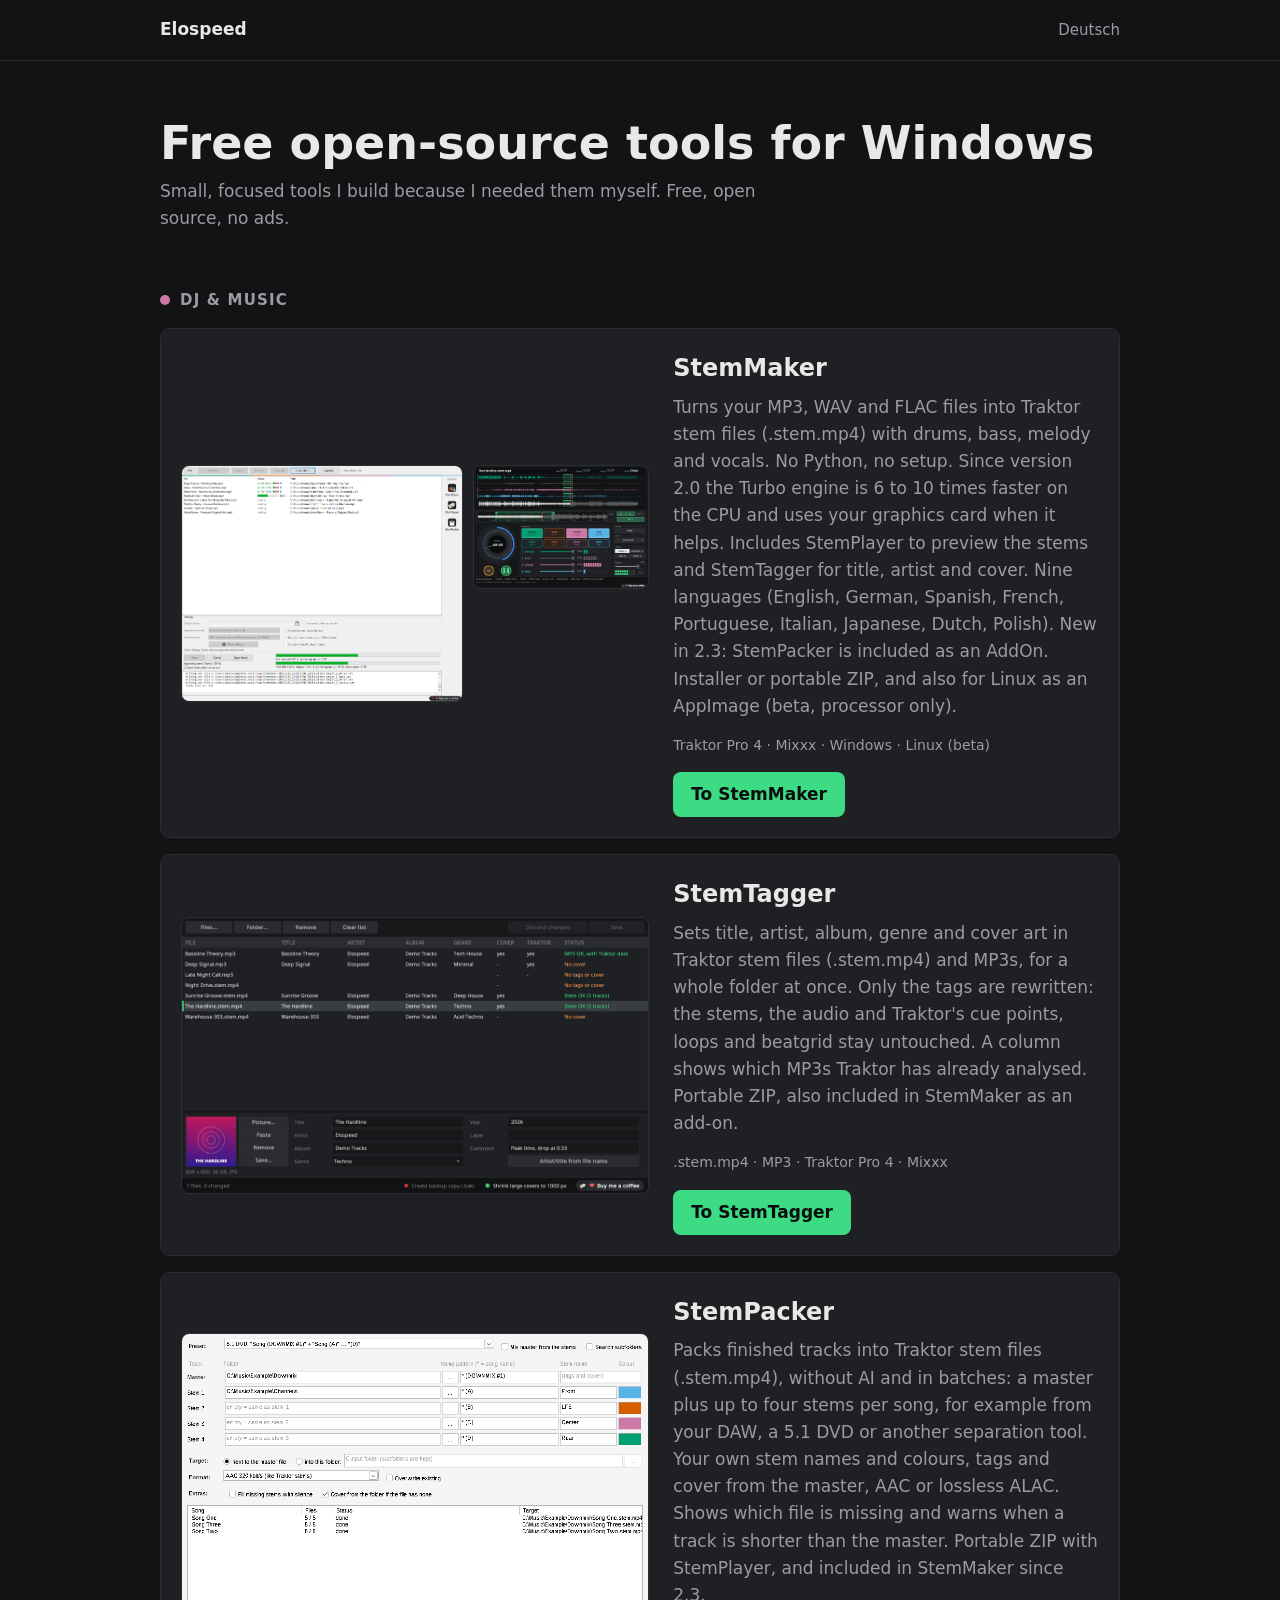
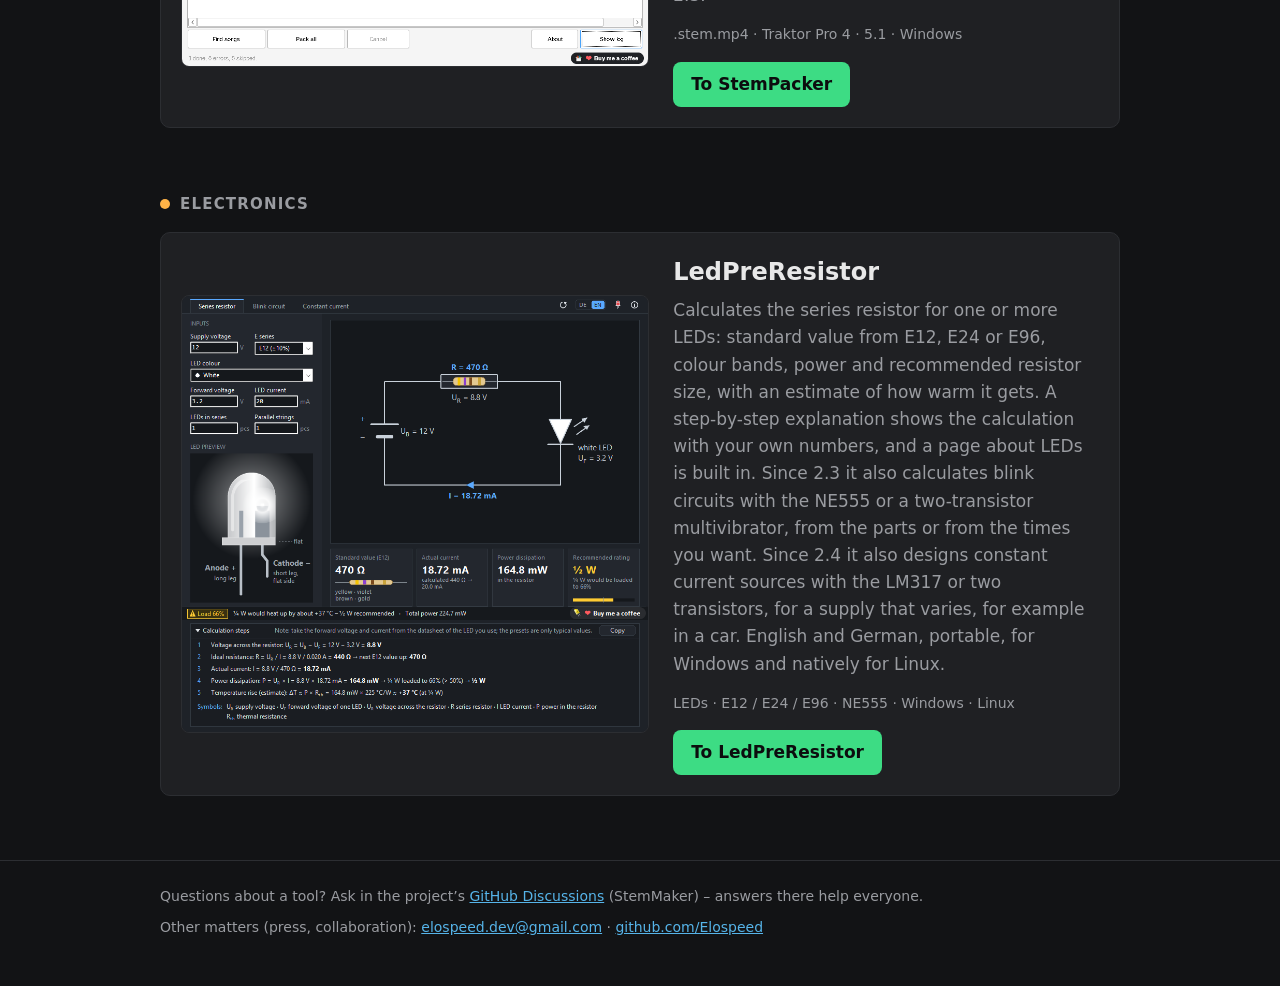
==== index.html @ 2802e350 "LedPreResistor 2.4: Konstantstrom im Text, neues Bild" ====
<!doctype html>
<html lang="en">
<head>
<meta charset="utf-8">
<meta name="viewport" content="width=device-width, initial-scale=1">
<title>Elospeed – free open-source tools for Windows</title>
<meta name="description" content="Elospeed makes free, open-source tools for Windows: StemMaker turns MP3s into Traktor stem files, StemTagger edits tags and covers of stem files and MP3s, StemPacker packs finished tracks into stem files, LedPreResistor calculates LED series resistors, blink circuits and constant current sources.">
<meta name="author" content="Elospeed">
<meta name="robots" content="index, follow">
<link rel="canonical" href="https://elospeed.github.io/">
<link rel="alternate" hreflang="en" href="https://elospeed.github.io/">
<link rel="alternate" hreflang="de" href="https://elospeed.github.io/de/">
<link rel="alternate" hreflang="x-default" href="https://elospeed.github.io/">
<meta name="theme-color" content="#121315">
<link rel="icon" type="image/png" href="img/icon-192.png">
<meta property="og:type" content="website">
<meta property="og:site_name" content="Elospeed">
<meta property="og:title" content="Elospeed – free open-source tools for Windows">
<meta property="og:description" content="Elospeed makes free, open-source tools for Windows: StemMaker turns MP3s into Traktor stem files, StemTagger edits tags and covers of stem files and MP3s, StemPacker packs finished tracks into stem files, LedPreResistor calculates LED series resistors, blink circuits and constant current sources.">
<meta property="og:url" content="https://elospeed.github.io/">
<meta property="og:image" content="https://elospeed.github.io/img/og-image.png">
<meta property="og:locale" content="en_US">
<link rel="stylesheet" href="style.css">
<script>
  // Sprache: deutscher Browser -> deutsche Seite, alle anderen bleiben hier.
  // Wer oben die Sprache umschaltet, behält seine Wahl (gilt für alle Elospeed-Seiten).
  (function () {
    var wahl = null;
    try { wahl = localStorage.getItem('elospeed-lang'); } catch (e) {}
    var browser = (navigator.languages && navigator.languages[0]) || navigator.language || '';
    if (wahl === 'de' || (!wahl && /^de\b/i.test(browser))) location.replace('de/' + location.hash);
  })();
</script>
<script type="application/ld+json">
{
  "@context": "https://schema.org",
  "@type": "WebSite",
  "name": "Elospeed",
  "alternateName": ["Elospeed Tools", "elospeed.github.io"],
  "url": "https://elospeed.github.io/"
}
</script>
</head>
<body>
<header class="top"><div class="wrap">
  <a class="brand" href="https://elospeed.github.io/">Elospeed</a>
  <a class="lang" href="de/" hreflang="de" lang="de" onclick="try{localStorage.setItem('elospeed-lang','de')}catch(e){}">Deutsch</a>
</div></header>

<div class="wrap hero">
  <h1>Free open-source tools for Windows</h1>
  <p>Small, focused tools I build because I needed them myself. Free, open source, no ads.</p>
</div>

<section class="dj"><div class="wrap">
  <h2>DJ &amp; Music</h2>
  <div class="project">
    <div class="shots">
      <a href="https://elospeed.github.io/StemMaker/"><img src="img/stemmaker-en.png" alt="StemMaker" loading="lazy"></a>
      <a href="https://elospeed.github.io/StemMaker/"><img src="img/stemplayer-cd-en.png" alt="StemPlayer" loading="lazy"></a>
    </div>
    <div>
      <h3>StemMaker</h3>
      <p>Turns your MP3, WAV and FLAC files into Traktor stem files (.stem.mp4) with drums, bass, melody and vocals. No Python, no setup. Since version 2.0 the Turbo engine is 6 to 10 times faster on the CPU and uses your graphics card when it helps. Includes StemPlayer to preview the stems and StemTagger for title, artist and cover. Nine languages (English, German, Spanish, French, Portuguese, Italian, Japanese, Dutch, Polish). New in 2.3: StemPacker is included as an AddOn. Installer or portable ZIP, and also for Linux as an AppImage (beta, processor only).</p>
      <div class="tags">Traktor Pro 4 · Mixxx · Windows · Linux (beta)</div>
      <a class="btn" href="https://elospeed.github.io/StemMaker/">To StemMaker</a>
    </div>
  </div>
  <div class="project">
    <a href="https://elospeed.github.io/StemTagger/"><img src="img/stemtagger-en.png" alt="StemTagger" loading="lazy"></a>
    <div>
      <h3>StemTagger</h3>
      <p>Sets title, artist, album, genre and cover art in Traktor stem files (.stem.mp4) and MP3s, for a whole folder at once. Only the tags are rewritten: the stems, the audio and Traktor's cue points, loops and beatgrid stay untouched. A column shows which MP3s Traktor has already analysed. Portable ZIP, also included in StemMaker as an add-on.</p>
      <div class="tags">.stem.mp4 · MP3 · Traktor Pro 4 · Mixxx</div>
      <a class="btn" href="https://elospeed.github.io/StemTagger/">To StemTagger</a>
    </div>
  </div>
  <div class="project">
    <a href="https://elospeed.github.io/StemPacker/"><img src="img/stempacker-en.png" alt="StemPacker" loading="lazy"></a>
    <div>
      <h3>StemPacker</h3>
      <p>Packs finished tracks into Traktor stem files (.stem.mp4), without AI and in batches: a master plus up to four stems per song, for example from your DAW, a 5.1 DVD or another separation tool. Your own stem names and colours, tags and cover from the master, AAC or lossless ALAC. Shows which file is missing and warns when a track is shorter than the master. Portable ZIP with StemPlayer, and included in StemMaker since 2.3.</p>
      <div class="tags">.stem.mp4 · Traktor Pro 4 · 5.1 · Windows</div>
      <a class="btn" href="https://elospeed.github.io/StemPacker/">To StemPacker</a>
    </div>
  </div>
</div></section>

<section class="elec"><div class="wrap">
  <h2>Electronics</h2>
  <div class="project">
    <a href="https://elospeed.github.io/LedPreResistor/"><img src="img/ledpreresistor.png" alt="LedPreResistor" loading="lazy"></a>
    <div>
      <h3>LedPreResistor</h3>
      <p>Calculates the series resistor for one or more LEDs: standard value from E12, E24 or E96, colour bands, power and recommended resistor size, with an estimate of how warm it gets. A step-by-step explanation shows the calculation with your own numbers, and a page about LEDs is built in. Since 2.3 it also calculates blink circuits with the NE555 or a two-transistor multivibrator, from the parts or from the times you want. Since 2.4 it also designs constant current sources with the LM317 or two transistors, for a supply that varies, for example in a car. English and German, portable, for Windows and natively for Linux.</p>
      <div class="tags">LEDs · E12 / E24 / E96 · NE555 · Windows · Linux</div>
      <a class="btn" href="https://elospeed.github.io/LedPreResistor/">To LedPreResistor</a>
    </div>
  </div>
</div></section>

<footer><div class="wrap">
  <p>Questions about a tool? Ask in the project’s <a href="https://github.com/Elospeed/StemMaker/discussions">GitHub Discussions</a> (StemMaker) – answers there help everyone.</p>
  <p>Other matters (press, collaboration): <span id="mail">elospeed.dev (at) gmail (dot) com</span> · <a href="https://github.com/Elospeed">github.com/Elospeed</a></p>
</div></footer>
<script>
  // Adresse wird erst im Browser zusammengesetzt (Schutz vor Spam-Bots)
  (function () {
    var u = 'elospeed.dev', d = 'gmail' + '.' + 'com', a = u + '\u0040' + d;
    var el = document.getElementById('mail');
    var l = document.createElement('a'); l.href = 'mai' + 'lto:' + a; l.textContent = a;
    el.textContent = ''; el.appendChild(l);
  })();
</script>
</body>
</html>
---- style.css ----
/* Elospeed Startseite - ein Stylesheet für EN und DE */
:root { --bg:#121315; --bg-2:#18191c; --panel:#1f2023; --line:#2c2e32; --text:#e8e8e8; --muted:#9a9ca1; --link:#56b4e9; --accent:#3ddc84; --dj:#cc79a7; --net:#56b4e9; --elec:#ffb347; }
* { box-sizing: border-box; }
body { margin:0; background:var(--bg); color:var(--text); font-family:system-ui,-apple-system,"Segoe UI",Roboto,sans-serif; font-size:17px; line-height:1.6; }
a { color:var(--link); }
img { max-width:100%; height:auto; display:block; }
.wrap { max-width:1000px; margin:0 auto; padding:0 20px; }
header.top { border-bottom:1px solid var(--line); }
header.top .wrap { display:flex; align-items:center; height:60px; }
header.top .brand { font-weight:700; color:var(--text); text-decoration:none; }
header.top .lang { margin-left:auto; color:var(--muted); font-size:15px; text-decoration:none; }
.hero { padding-top:56px; padding-bottom:24px; }
.hero h1 { font-size:clamp(32px,5vw,46px); margin:0 0 8px; line-height:1.15; }
.hero p { color:var(--muted); margin:0; max-width:640px; }
section { padding:32px 0; }
section h2 { font-size:15px; text-transform:uppercase; letter-spacing:.08em; margin:0 0 16px; color:var(--muted); display:flex; align-items:center; gap:10px; }
section h2::before { content:""; width:10px; height:10px; border-radius:50%; background:var(--accent); }
section.dj h2::before { background:var(--dj); }
section.net h2::before { background:var(--net); }
section.elec h2::before { background:var(--elec); }
.project > * { min-width:0; }
.project { display:grid; grid-template-columns:1.1fr 1fr; gap:24px; align-items:center; background:var(--panel); border:1px solid var(--line); border-radius:10px; padding:20px; }
.project img { border-radius:8px; border:1px solid var(--line); }
.project h3 { margin:0 0 6px; font-size:24px; }
.project p { margin:0 0 14px; color:var(--muted); }
.project .tags { font-size:14px; color:var(--muted); margin-bottom:16px; }
.btn { display:inline-block; background:var(--accent); color:#0c0d0e; font-weight:700; text-decoration:none; padding:9px 18px; border-radius:8px; }
.btn:hover { color:#0c0d0e; filter:brightness(1.1); }
footer p { margin:0 0 8px; }
footer { border-top:1px solid var(--line); margin-top:32px; padding:24px 0 40px; color:var(--muted); font-size:14px; }
@media (max-width:760px) { .project { grid-template-columns:1fr; } }
.shots { display:grid; grid-template-columns:1.6fr 1fr; gap:10px; align-items:start; }
.shots > * { min-width:0; }
.project + .project { margin-top:16px; }
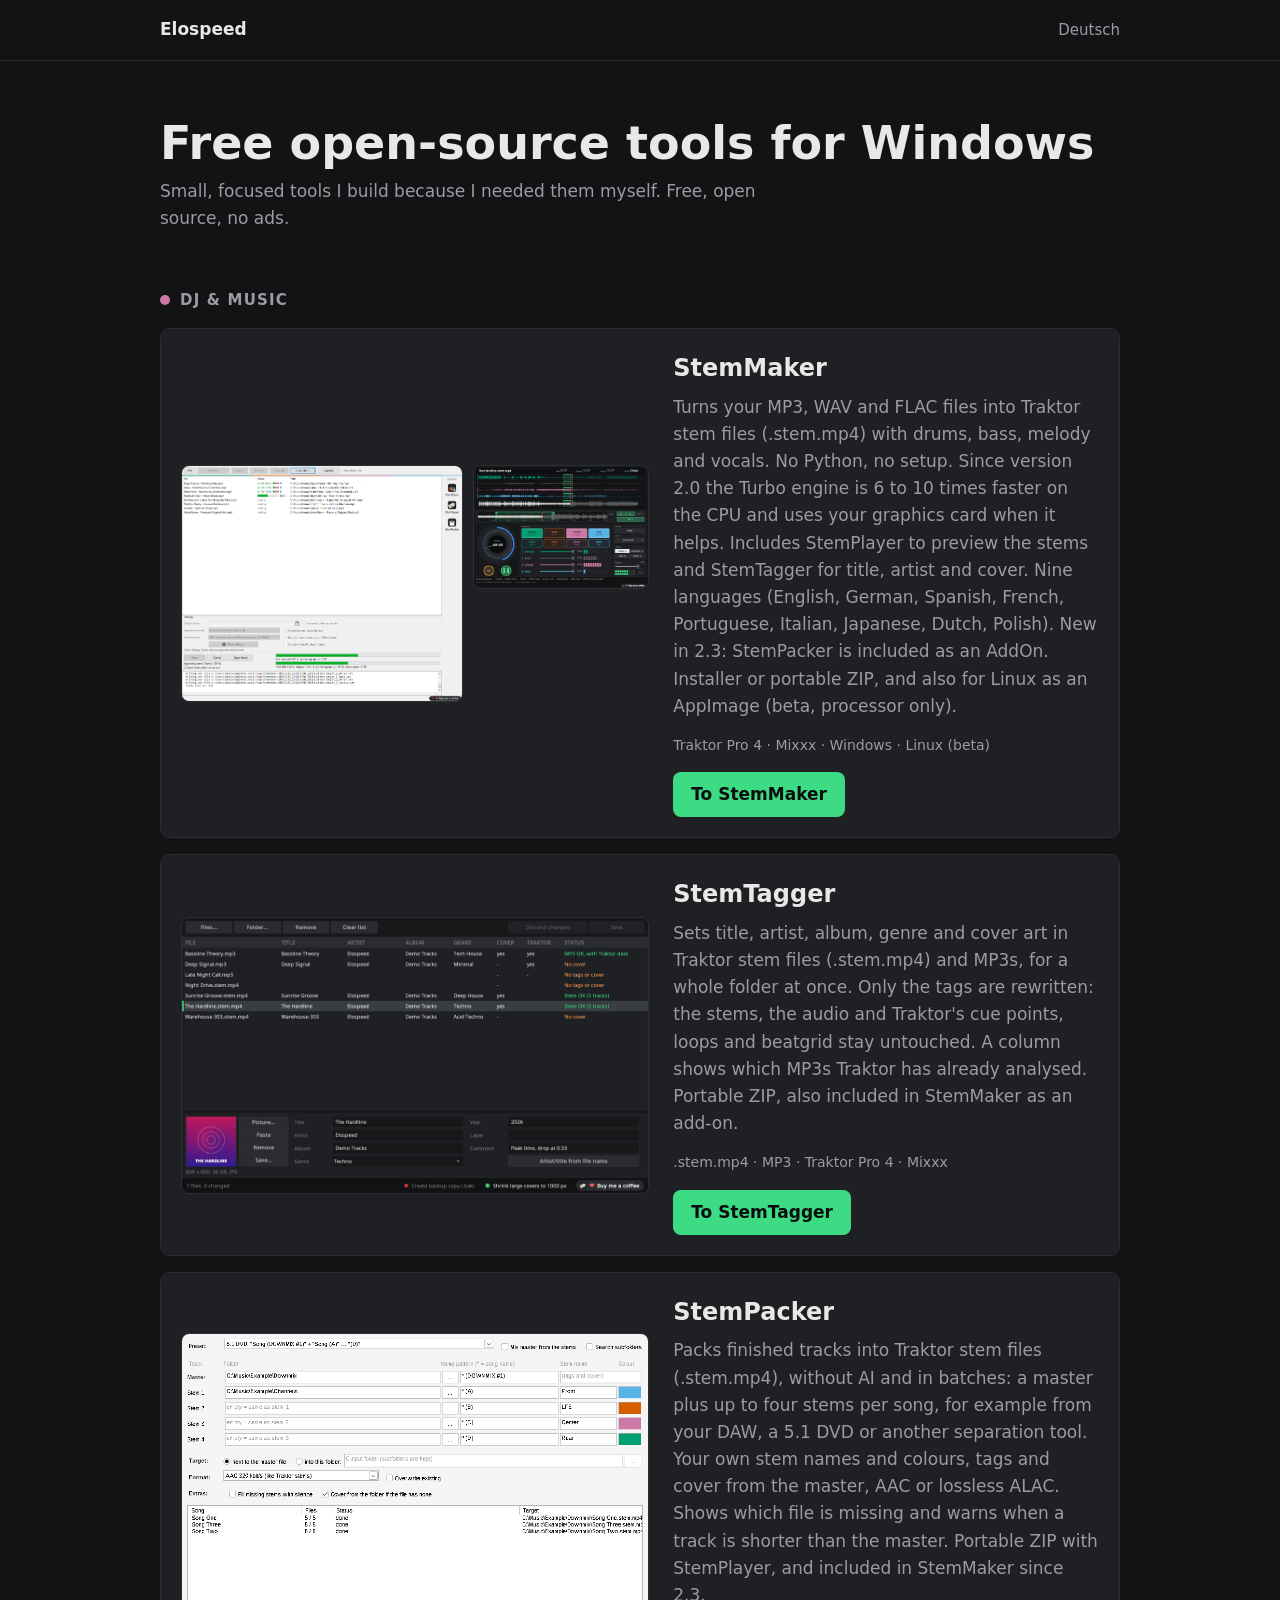
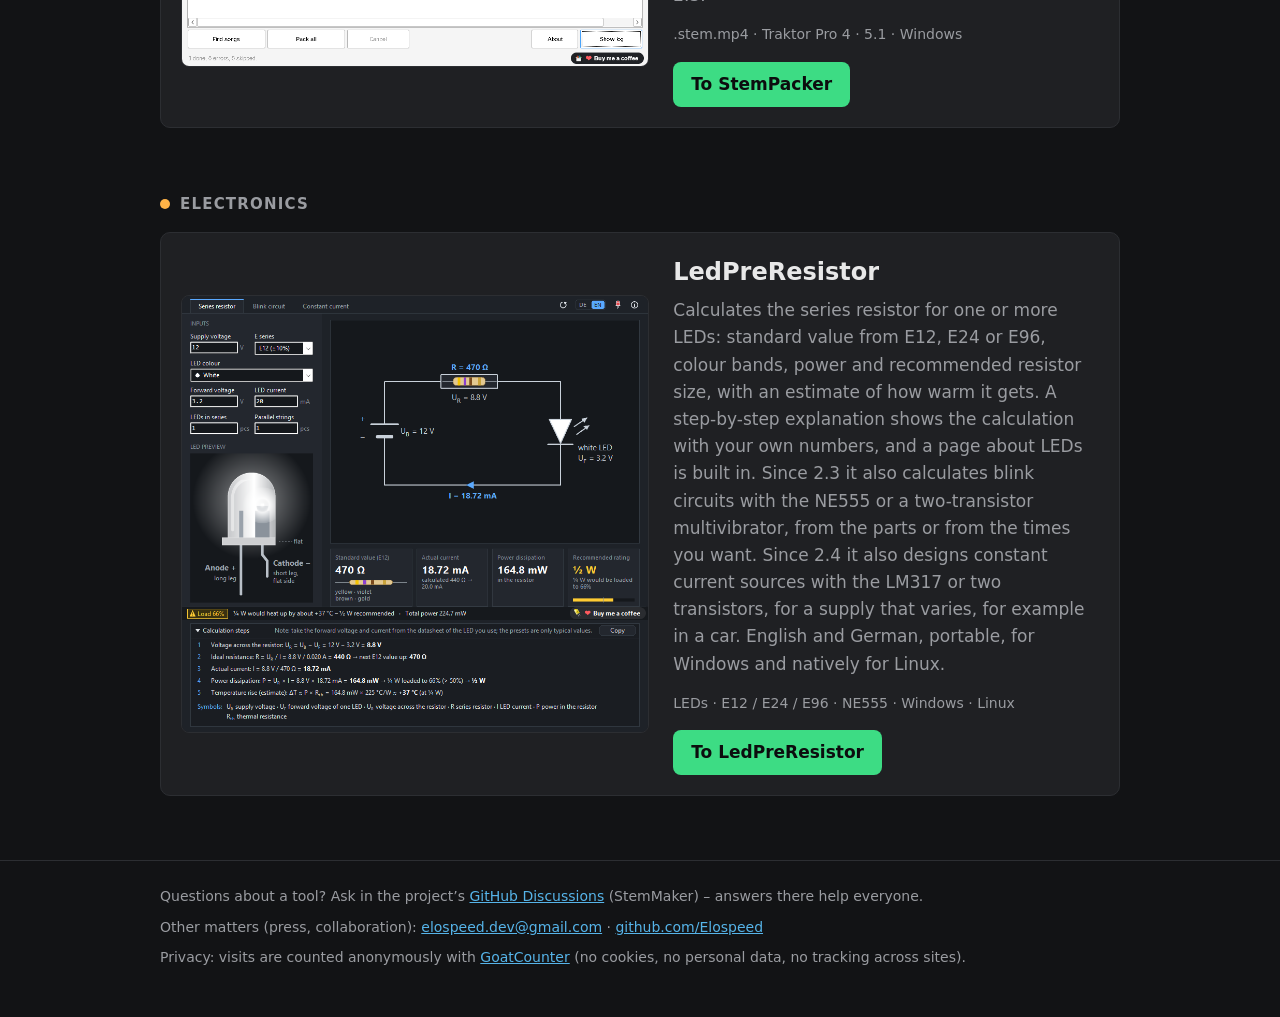
==== commit e5d4875a: "Anonyme Besucherzählung mit GoatCounter" ====
--- a/index.html
+++ b/index.html
@@ -102,6 +102,7 @@
 <footer><div class="wrap">
   <p>Questions about a tool? Ask in the project’s <a href="https://github.com/Elospeed/StemMaker/discussions">GitHub Discussions</a> (StemMaker) – answers there help everyone.</p>
   <p>Other matters (press, collaboration): <span id="mail">elospeed.dev (at) gmail (dot) com</span> · <a href="https://github.com/Elospeed">github.com/Elospeed</a></p>
+  <p>Privacy: visits are counted anonymously with <a href="https://www.goatcounter.com/help/privacy">GoatCounter</a> (no cookies, no personal data, no tracking across sites).</p>
 </div></footer>
 <script>
   // Adresse wird erst im Browser zusammengesetzt (Schutz vor Spam-Bots)
@@ -112,5 +113,6 @@
     el.textContent = ''; el.appendChild(l);
   })();
 </script>
+<script data-goatcounter="https://elospeed.goatcounter.com/count" async src="https://gc.zgo.at/count.js"></script>
 </body>
 </html>
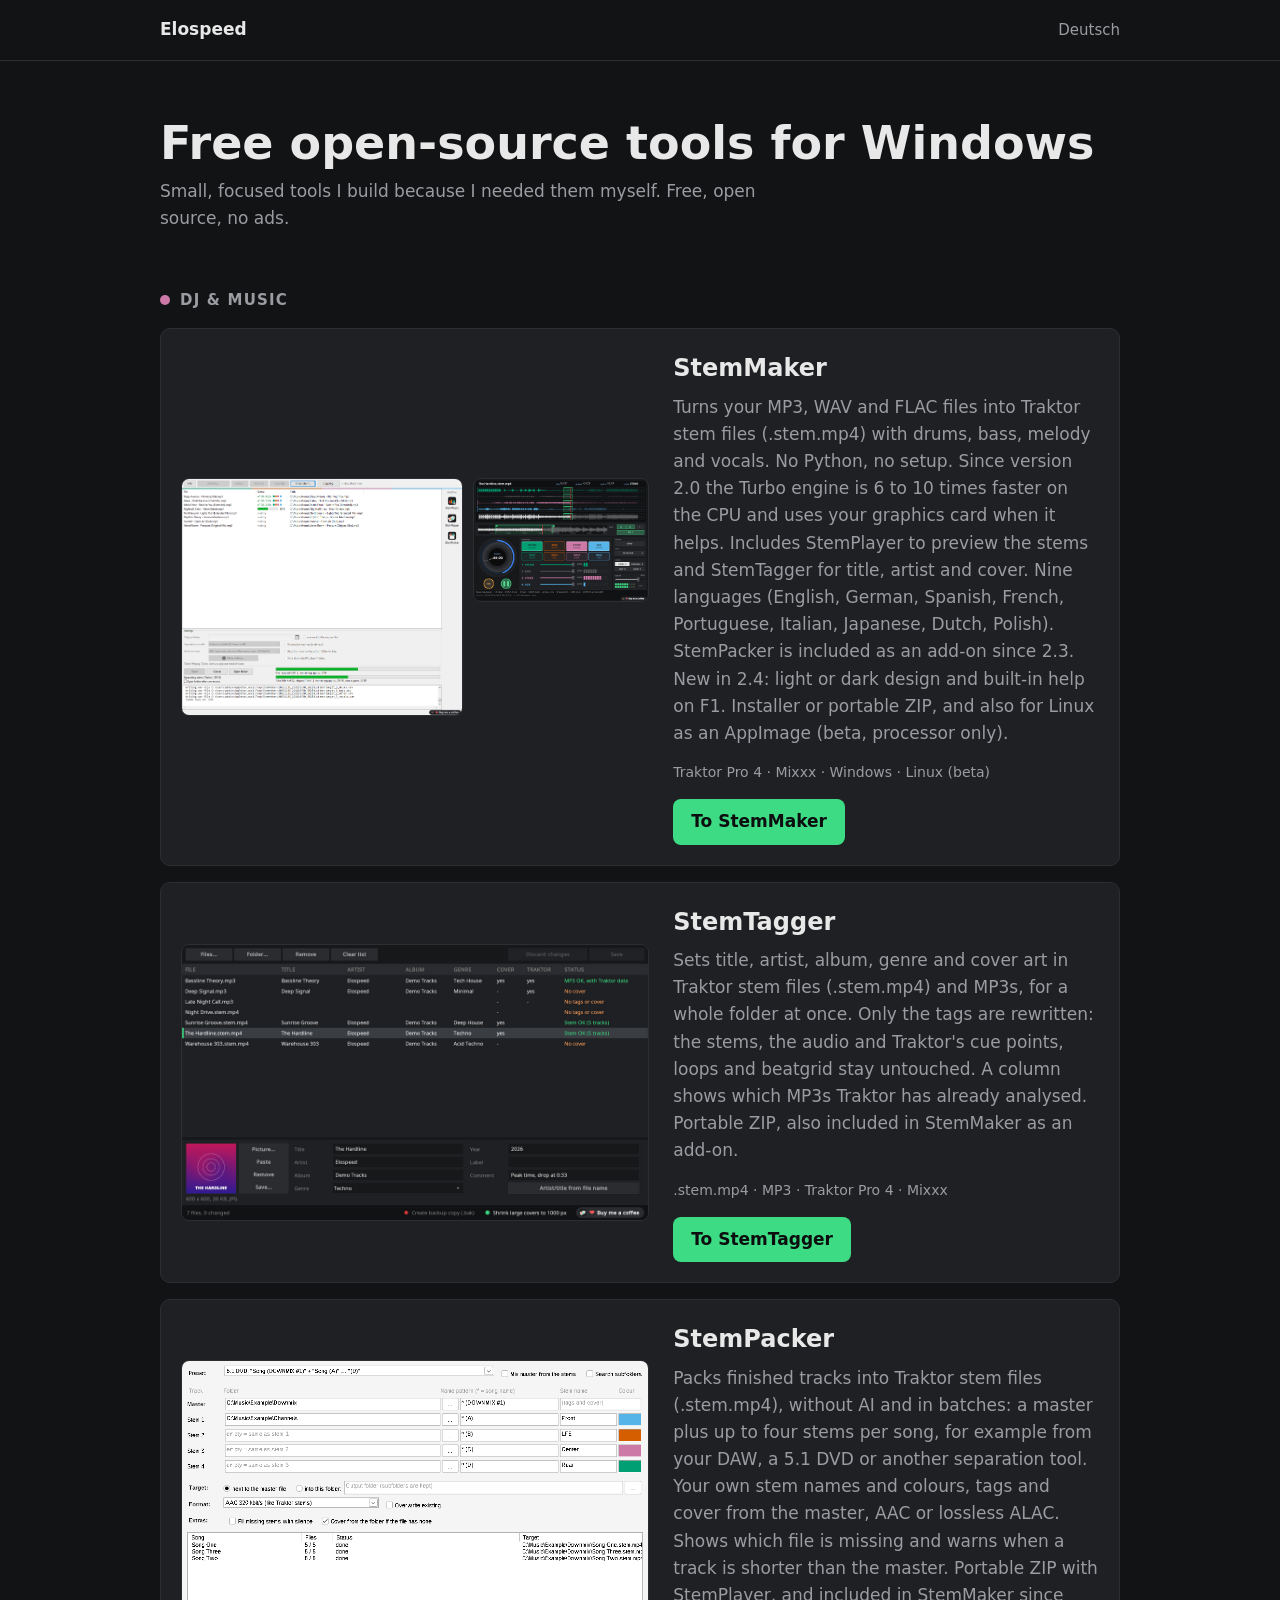
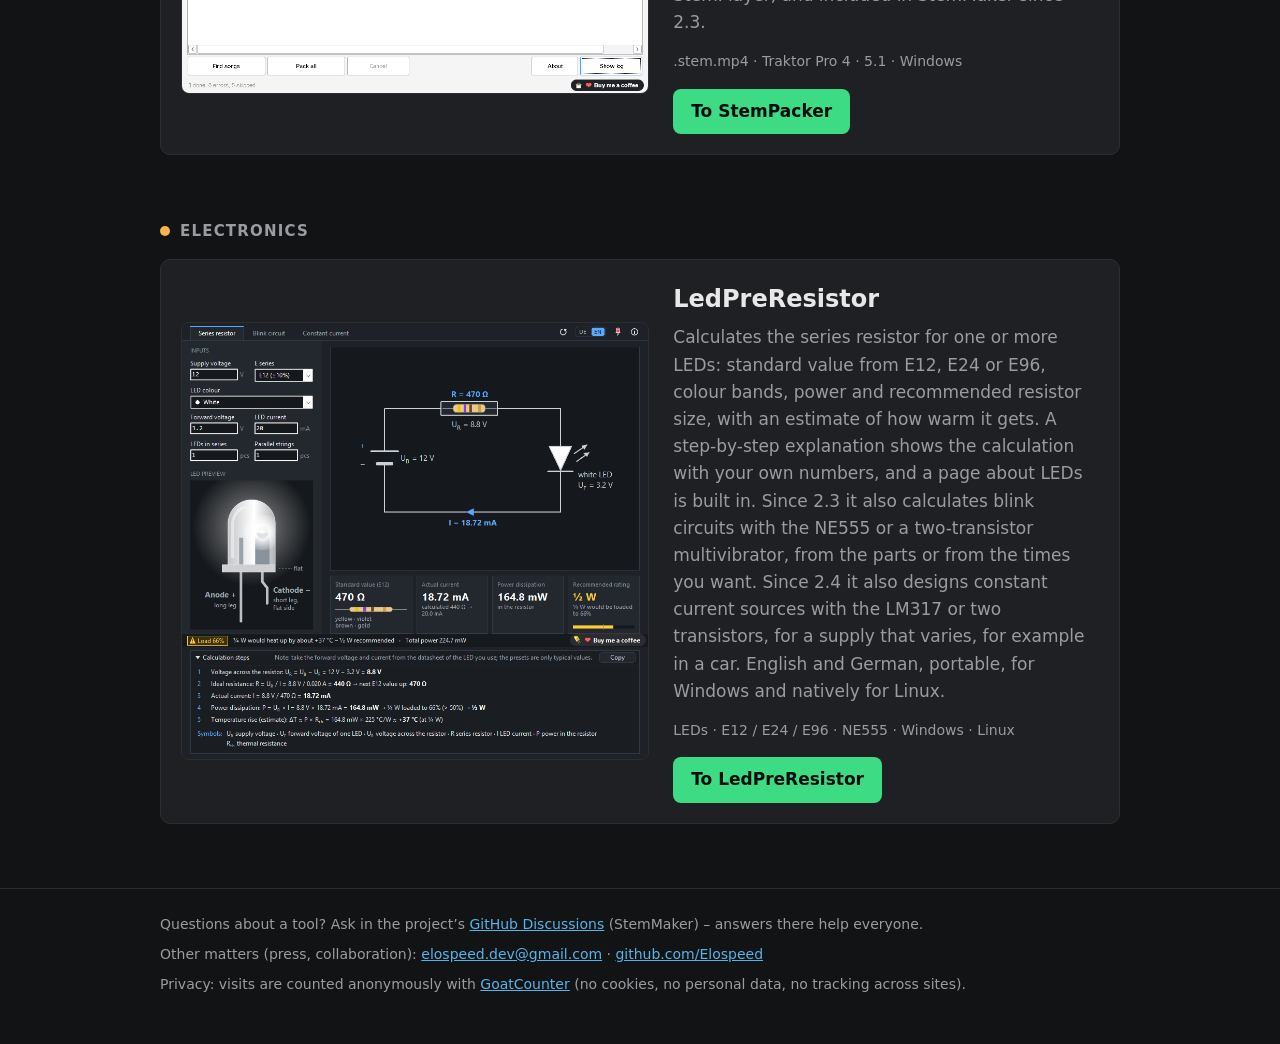
==== commit ee16792d: "llms.txt mit Kurzbeschreibung aller Tools; StemMaker-Text auf Stand 2.4 (EN/DE)" ====
--- a/index.html
+++ b/index.html
@@ -61,7 +61,7 @@
     </div>
     <div>
       <h3>StemMaker</h3>
-      <p>Turns your MP3, WAV and FLAC files into Traktor stem files (.stem.mp4) with drums, bass, melody and vocals. No Python, no setup. Since version 2.0 the Turbo engine is 6 to 10 times faster on the CPU and uses your graphics card when it helps. Includes StemPlayer to preview the stems and StemTagger for title, artist and cover. Nine languages (English, German, Spanish, French, Portuguese, Italian, Japanese, Dutch, Polish). New in 2.3: StemPacker is included as an AddOn. Installer or portable ZIP, and also for Linux as an AppImage (beta, processor only).</p>
+      <p>Turns your MP3, WAV and FLAC files into Traktor stem files (.stem.mp4) with drums, bass, melody and vocals. No Python, no setup. Since version 2.0 the Turbo engine is 6 to 10 times faster on the CPU and uses your graphics card when it helps. Includes StemPlayer to preview the stems and StemTagger for title, artist and cover. Nine languages (English, German, Spanish, French, Portuguese, Italian, Japanese, Dutch, Polish). StemPacker is included as an add-on since 2.3. New in 2.4: light or dark design and built-in help on F1. Installer or portable ZIP, and also for Linux as an AppImage (beta, processor only).</p>
       <div class="tags">Traktor Pro 4 · Mixxx · Windows · Linux (beta)</div>
       <a class="btn" href="https://elospeed.github.io/StemMaker/">To StemMaker</a>
     </div>
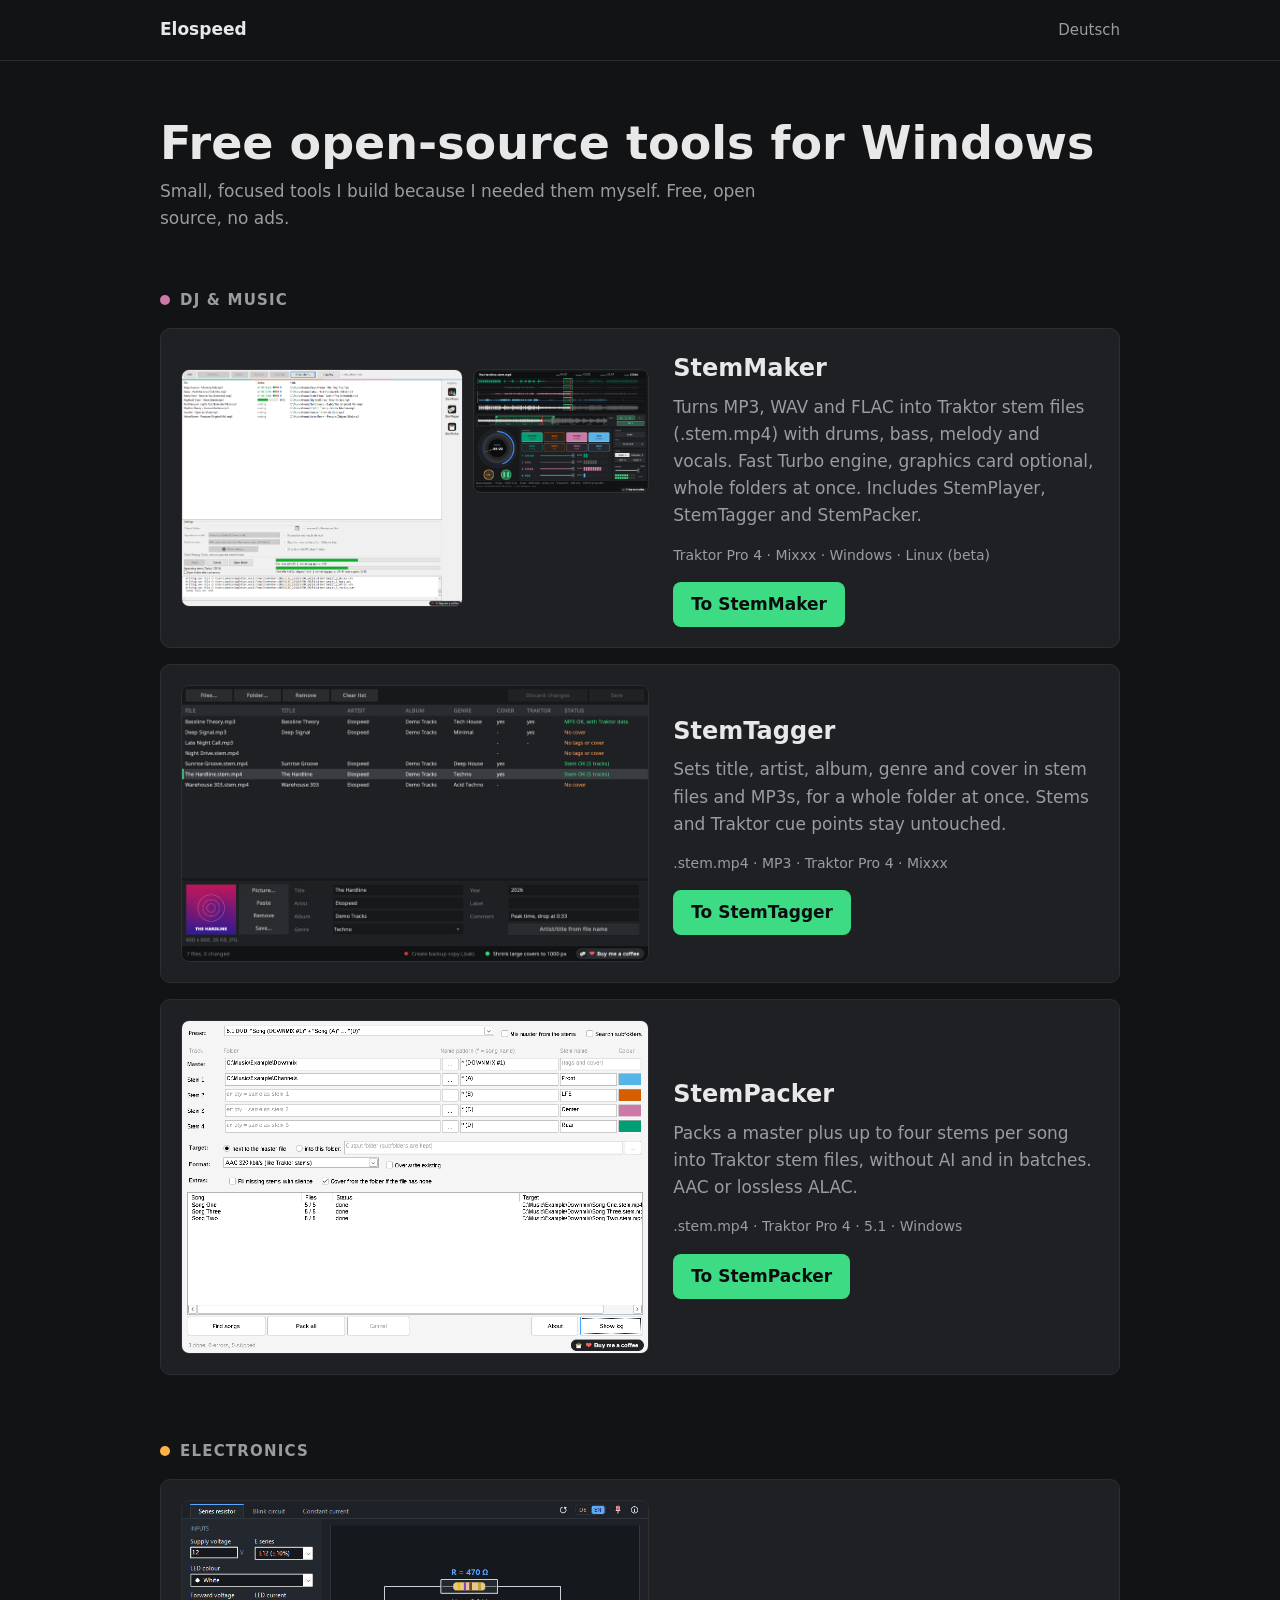
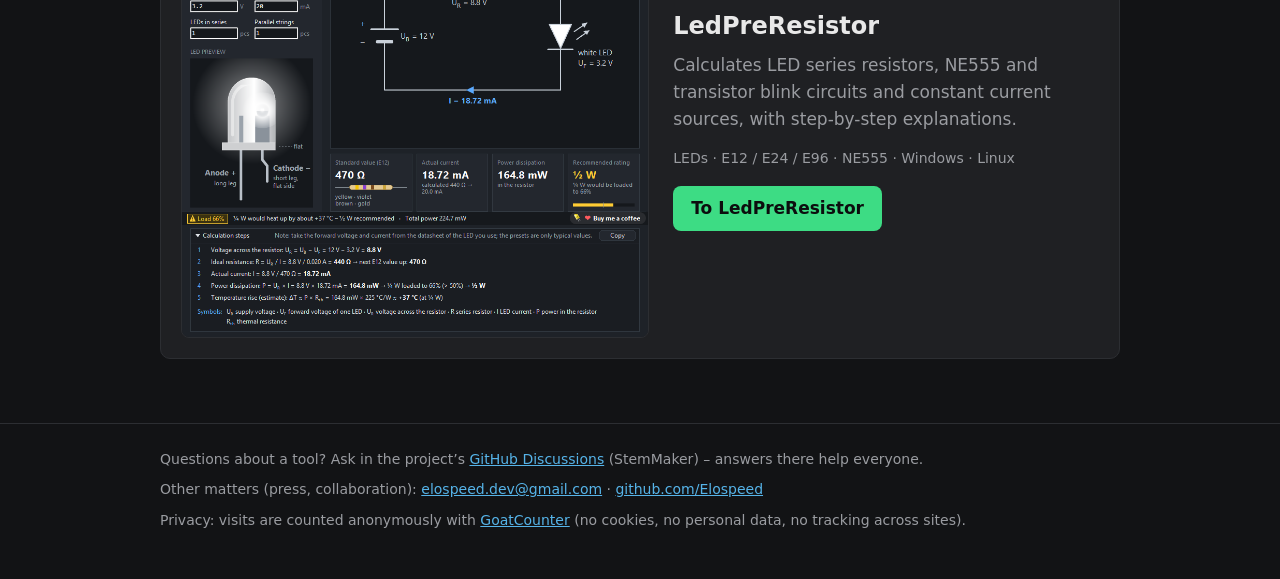
==== commit 39586dd1: "Startseite: Tool-Beschreibungen kürzer (EN/DE)" ====
--- a/index.html
+++ b/index.html
@@ -61,7 +61,7 @@
     </div>
     <div>
       <h3>StemMaker</h3>
-      <p>Turns your MP3, WAV and FLAC files into Traktor stem files (.stem.mp4) with drums, bass, melody and vocals. No Python, no setup. Since version 2.0 the Turbo engine is 6 to 10 times faster on the CPU and uses your graphics card when it helps. Includes StemPlayer to preview the stems and StemTagger for title, artist and cover. Nine languages (English, German, Spanish, French, Portuguese, Italian, Japanese, Dutch, Polish). StemPacker is included as an add-on since 2.3. New in 2.4: light or dark design and built-in help on F1. Installer or portable ZIP, and also for Linux as an AppImage (beta, processor only).</p>
+      <p>Turns MP3, WAV and FLAC into Traktor stem files (.stem.mp4) with drums, bass, melody and vocals. Fast Turbo engine, graphics card optional, whole folders at once. Includes StemPlayer, StemTagger and StemPacker.</p>
       <div class="tags">Traktor Pro 4 · Mixxx · Windows · Linux (beta)</div>
       <a class="btn" href="https://elospeed.github.io/StemMaker/">To StemMaker</a>
     </div>
@@ -70,7 +70,7 @@
     <a href="https://elospeed.github.io/StemTagger/"><img src="img/stemtagger-en.png" alt="StemTagger" loading="lazy"></a>
     <div>
       <h3>StemTagger</h3>
-      <p>Sets title, artist, album, genre and cover art in Traktor stem files (.stem.mp4) and MP3s, for a whole folder at once. Only the tags are rewritten: the stems, the audio and Traktor's cue points, loops and beatgrid stay untouched. A column shows which MP3s Traktor has already analysed. Portable ZIP, also included in StemMaker as an add-on.</p>
+      <p>Sets title, artist, album, genre and cover in stem files and MP3s, for a whole folder at once. Stems and Traktor cue points stay untouched.</p>
       <div class="tags">.stem.mp4 · MP3 · Traktor Pro 4 · Mixxx</div>
       <a class="btn" href="https://elospeed.github.io/StemTagger/">To StemTagger</a>
     </div>
@@ -79,7 +79,7 @@
     <a href="https://elospeed.github.io/StemPacker/"><img src="img/stempacker-en.png" alt="StemPacker" loading="lazy"></a>
     <div>
       <h3>StemPacker</h3>
-      <p>Packs finished tracks into Traktor stem files (.stem.mp4), without AI and in batches: a master plus up to four stems per song, for example from your DAW, a 5.1 DVD or another separation tool. Your own stem names and colours, tags and cover from the master, AAC or lossless ALAC. Shows which file is missing and warns when a track is shorter than the master. Portable ZIP with StemPlayer, and included in StemMaker since 2.3.</p>
+      <p>Packs a master plus up to four stems per song into Traktor stem files, without AI and in batches. AAC or lossless ALAC.</p>
       <div class="tags">.stem.mp4 · Traktor Pro 4 · 5.1 · Windows</div>
       <a class="btn" href="https://elospeed.github.io/StemPacker/">To StemPacker</a>
     </div>
@@ -92,7 +92,7 @@
     <a href="https://elospeed.github.io/LedPreResistor/"><img src="img/ledpreresistor.png" alt="LedPreResistor" loading="lazy"></a>
     <div>
       <h3>LedPreResistor</h3>
-      <p>Calculates the series resistor for one or more LEDs: standard value from E12, E24 or E96, colour bands, power and recommended resistor size, with an estimate of how warm it gets. A step-by-step explanation shows the calculation with your own numbers, and a page about LEDs is built in. Since 2.3 it also calculates blink circuits with the NE555 or a two-transistor multivibrator, from the parts or from the times you want. Since 2.4 it also designs constant current sources with the LM317 or two transistors, for a supply that varies, for example in a car. English and German, portable, for Windows and natively for Linux.</p>
+      <p>Calculates LED series resistors, NE555 and transistor blink circuits and constant current sources, with step-by-step explanations.</p>
       <div class="tags">LEDs · E12 / E24 / E96 · NE555 · Windows · Linux</div>
       <a class="btn" href="https://elospeed.github.io/LedPreResistor/">To LedPreResistor</a>
     </div>
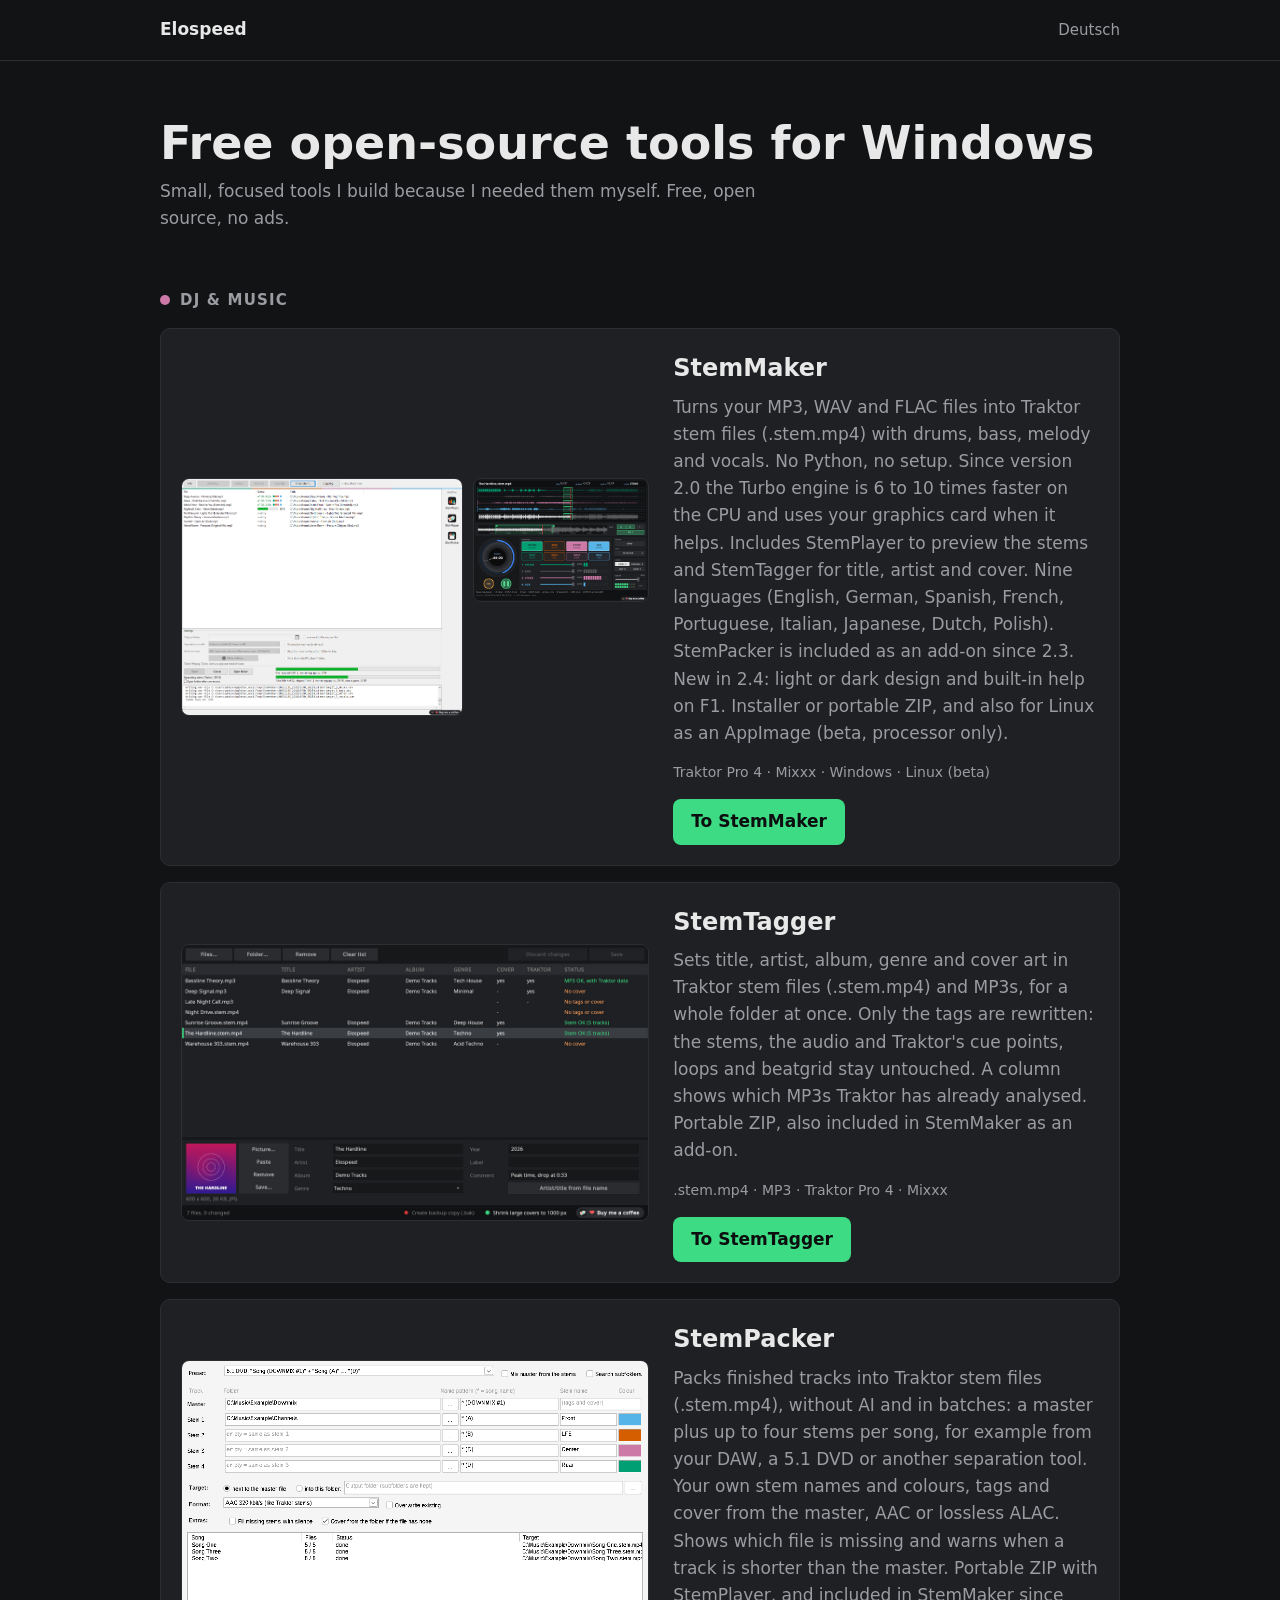
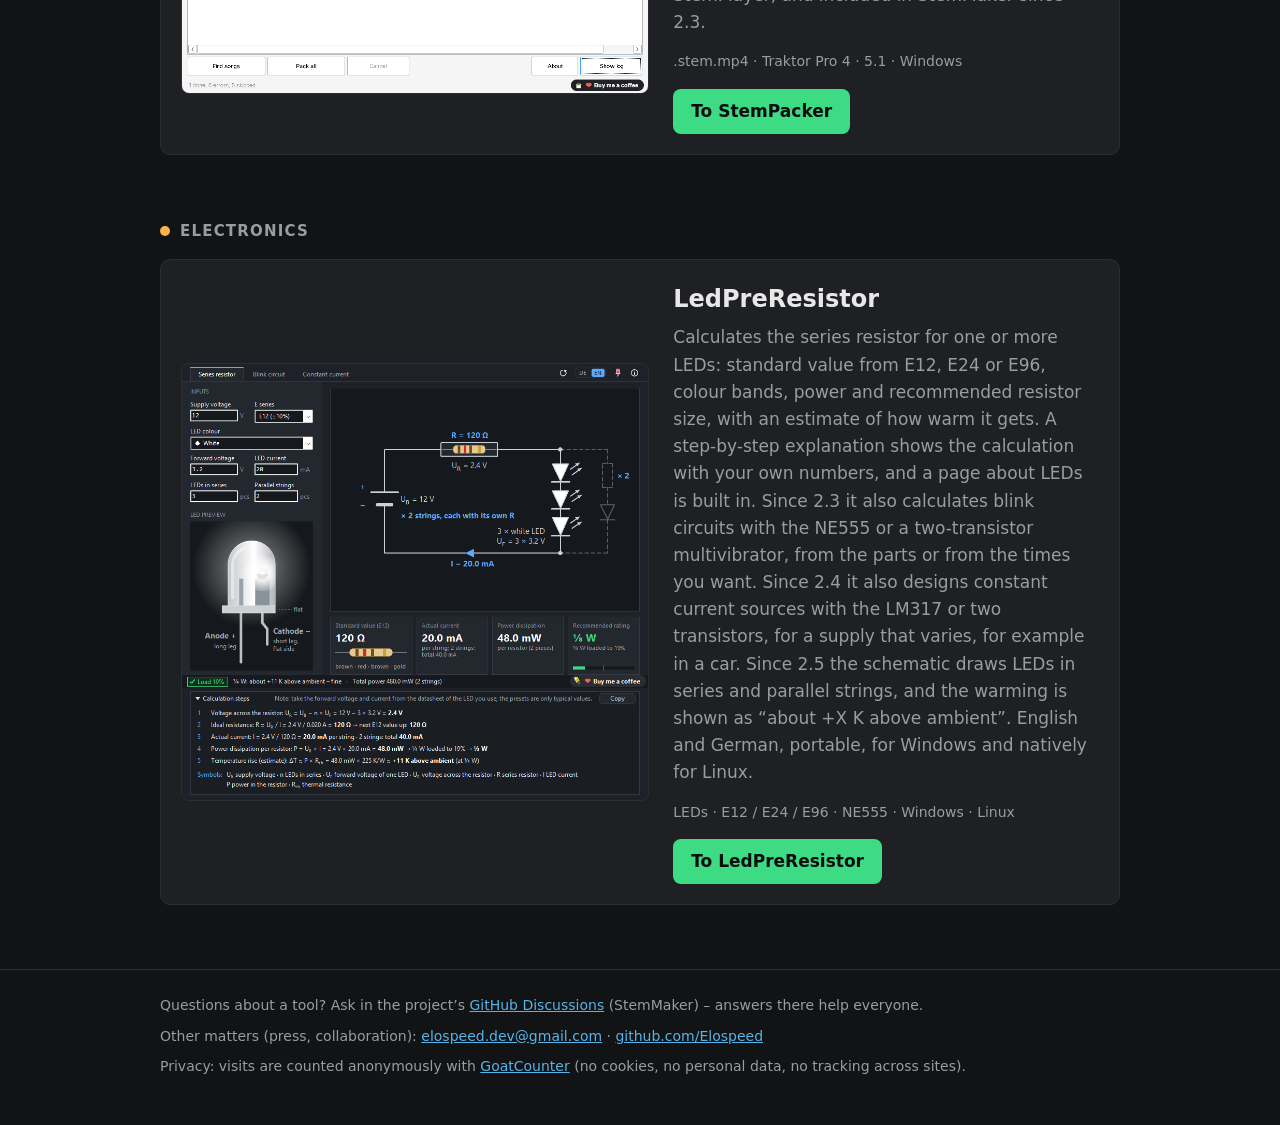
==== commit 89833eb7: "LedPreResistor 2.5: Schaltplan und Erwärmung im Text, neues Bild" ====
--- a/index.html
+++ b/index.html
@@ -61,7 +61,7 @@
     </div>
     <div>
       <h3>StemMaker</h3>
-      <p>Turns MP3, WAV and FLAC into Traktor stem files (.stem.mp4) with drums, bass, melody and vocals. Fast Turbo engine, graphics card optional, whole folders at once. Includes StemPlayer, StemTagger and StemPacker.</p>
+      <p>Turns your MP3, WAV and FLAC files into Traktor stem files (.stem.mp4) with drums, bass, melody and vocals. No Python, no setup. Since version 2.0 the Turbo engine is 6 to 10 times faster on the CPU and uses your graphics card when it helps. Includes StemPlayer to preview the stems and StemTagger for title, artist and cover. Nine languages (English, German, Spanish, French, Portuguese, Italian, Japanese, Dutch, Polish). StemPacker is included as an add-on since 2.3. New in 2.4: light or dark design and built-in help on F1. Installer or portable ZIP, and also for Linux as an AppImage (beta, processor only).</p>
       <div class="tags">Traktor Pro 4 · Mixxx · Windows · Linux (beta)</div>
       <a class="btn" href="https://elospeed.github.io/StemMaker/">To StemMaker</a>
     </div>
@@ -70,7 +70,7 @@
     <a href="https://elospeed.github.io/StemTagger/"><img src="img/stemtagger-en.png" alt="StemTagger" loading="lazy"></a>
     <div>
       <h3>StemTagger</h3>
-      <p>Sets title, artist, album, genre and cover in stem files and MP3s, for a whole folder at once. Stems and Traktor cue points stay untouched.</p>
+      <p>Sets title, artist, album, genre and cover art in Traktor stem files (.stem.mp4) and MP3s, for a whole folder at once. Only the tags are rewritten: the stems, the audio and Traktor's cue points, loops and beatgrid stay untouched. A column shows which MP3s Traktor has already analysed. Portable ZIP, also included in StemMaker as an add-on.</p>
       <div class="tags">.stem.mp4 · MP3 · Traktor Pro 4 · Mixxx</div>
       <a class="btn" href="https://elospeed.github.io/StemTagger/">To StemTagger</a>
     </div>
@@ -79,7 +79,7 @@
     <a href="https://elospeed.github.io/StemPacker/"><img src="img/stempacker-en.png" alt="StemPacker" loading="lazy"></a>
     <div>
       <h3>StemPacker</h3>
-      <p>Packs a master plus up to four stems per song into Traktor stem files, without AI and in batches. AAC or lossless ALAC.</p>
+      <p>Packs finished tracks into Traktor stem files (.stem.mp4), without AI and in batches: a master plus up to four stems per song, for example from your DAW, a 5.1 DVD or another separation tool. Your own stem names and colours, tags and cover from the master, AAC or lossless ALAC. Shows which file is missing and warns when a track is shorter than the master. Portable ZIP with StemPlayer, and included in StemMaker since 2.3.</p>
       <div class="tags">.stem.mp4 · Traktor Pro 4 · 5.1 · Windows</div>
       <a class="btn" href="https://elospeed.github.io/StemPacker/">To StemPacker</a>
     </div>
@@ -92,7 +92,7 @@
     <a href="https://elospeed.github.io/LedPreResistor/"><img src="img/ledpreresistor.png" alt="LedPreResistor" loading="lazy"></a>
     <div>
       <h3>LedPreResistor</h3>
-      <p>Calculates LED series resistors, NE555 and transistor blink circuits and constant current sources, with step-by-step explanations.</p>
+      <p>Calculates the series resistor for one or more LEDs: standard value from E12, E24 or E96, colour bands, power and recommended resistor size, with an estimate of how warm it gets. A step-by-step explanation shows the calculation with your own numbers, and a page about LEDs is built in. Since 2.3 it also calculates blink circuits with the NE555 or a two-transistor multivibrator, from the parts or from the times you want. Since 2.4 it also designs constant current sources with the LM317 or two transistors, for a supply that varies, for example in a car. Since 2.5 the schematic draws LEDs in series and parallel strings, and the warming is shown as “about +X K above ambient”. English and German, portable, for Windows and natively for Linux.</p>
       <div class="tags">LEDs · E12 / E24 / E96 · NE555 · Windows · Linux</div>
       <a class="btn" href="https://elospeed.github.io/LedPreResistor/">To LedPreResistor</a>
     </div>
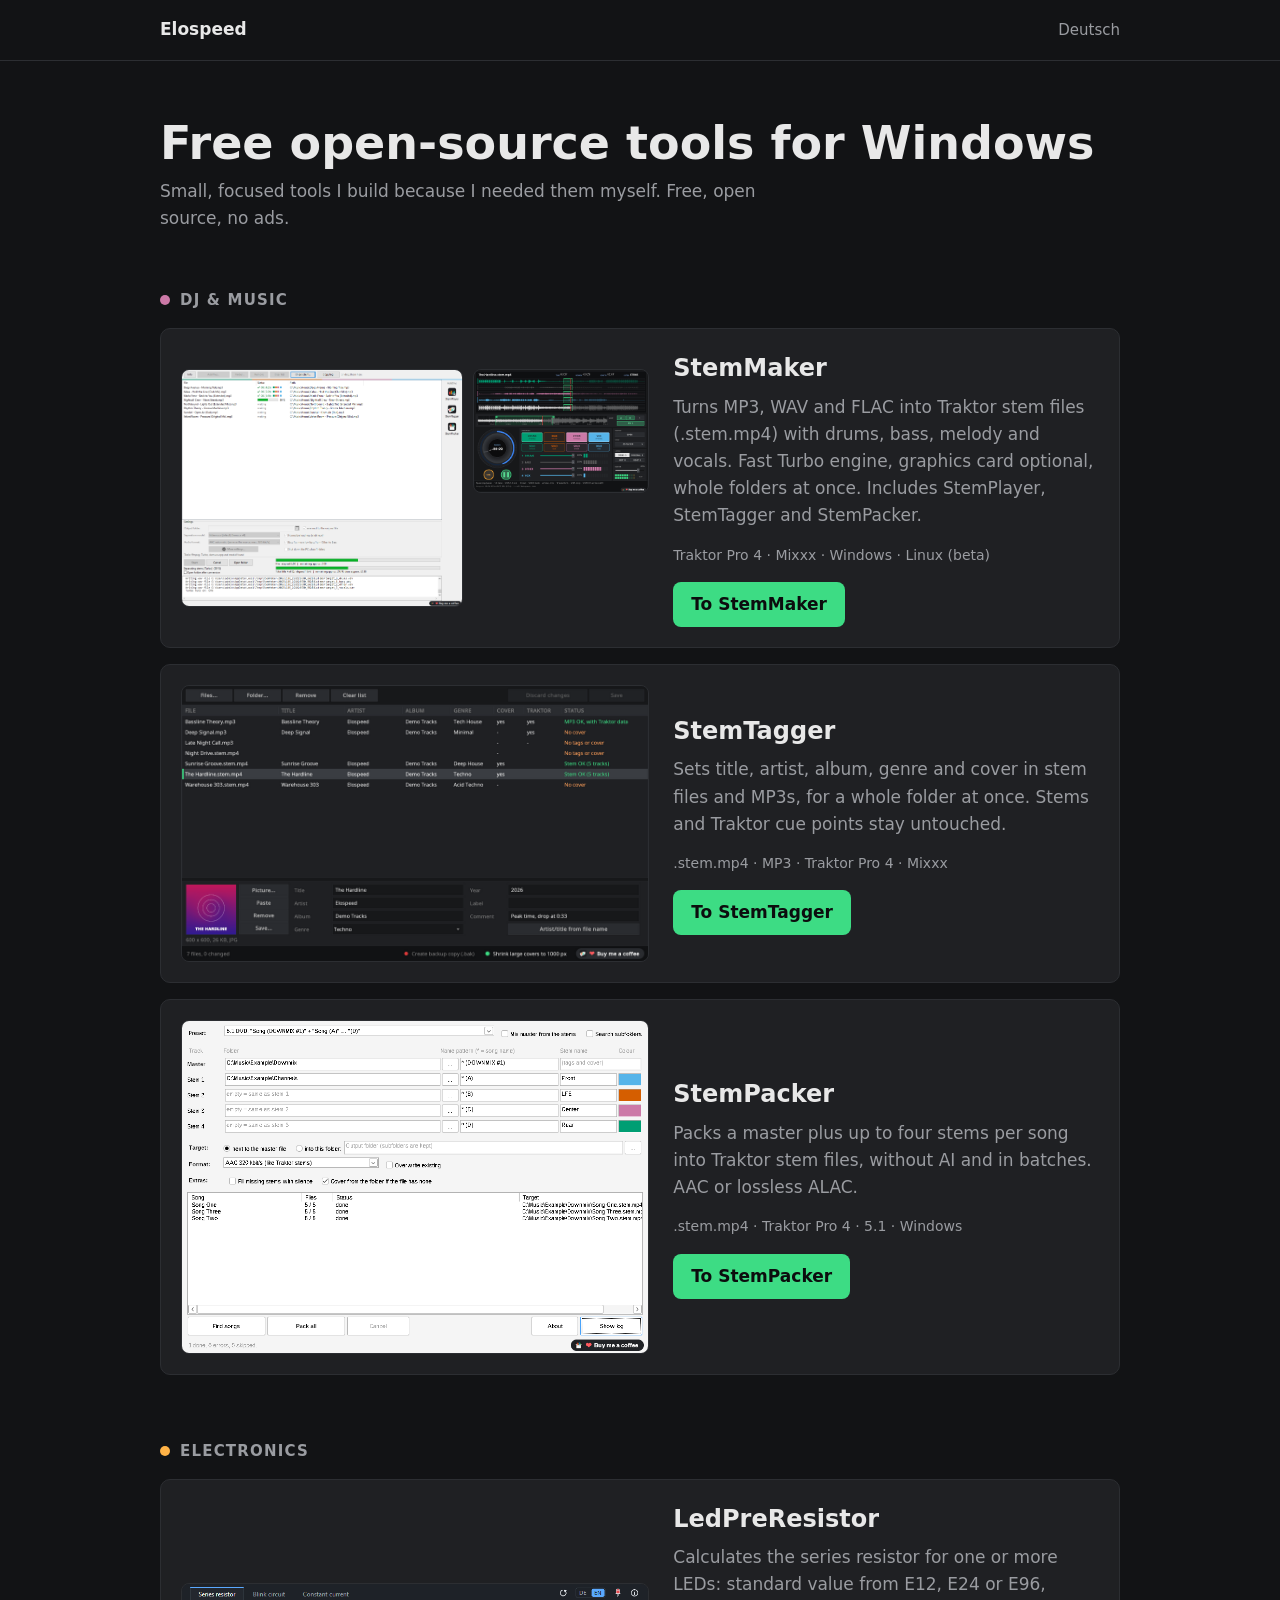
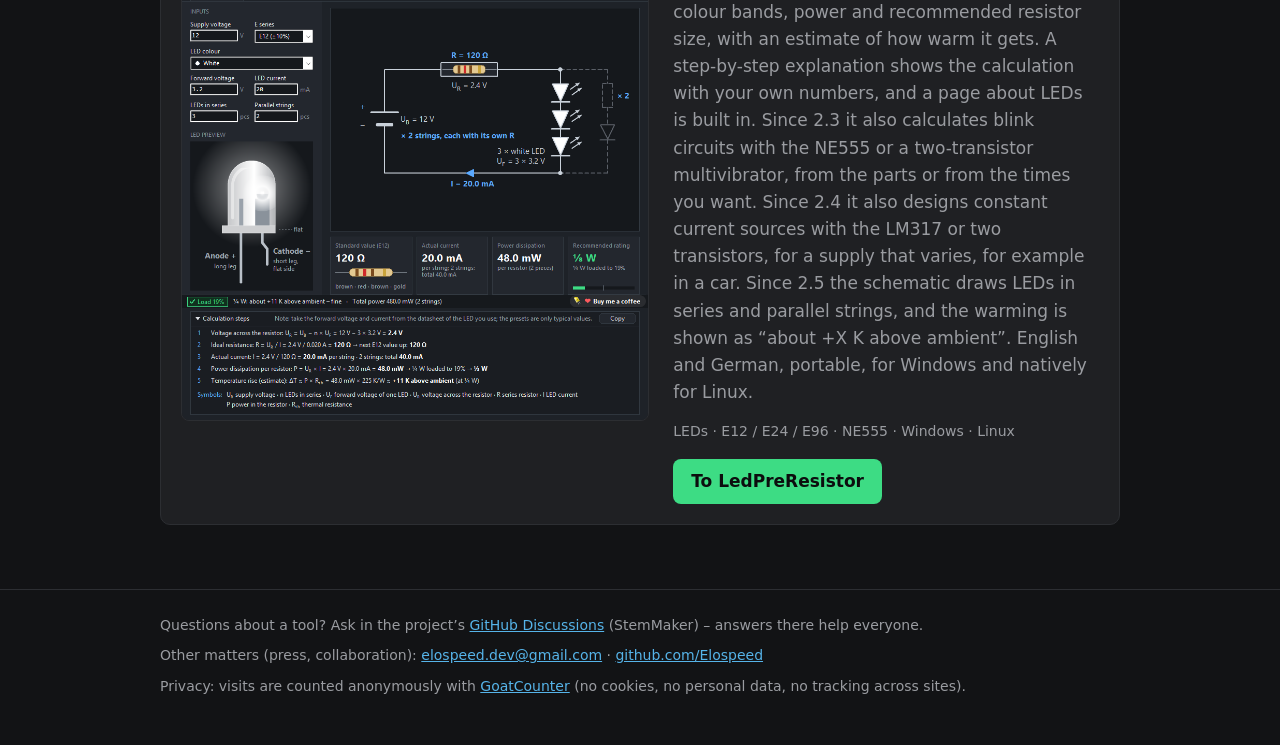
==== commit 1d814021: "Merge remote-tracking branch 'origin/main' into elospeed/seite-schlanker # Conflicts: #	de/index.htm" ====
--- a/index.html
+++ b/index.html
@@ -61,7 +61,7 @@
     </div>
     <div>
       <h3>StemMaker</h3>
-      <p>Turns your MP3, WAV and FLAC files into Traktor stem files (.stem.mp4) with drums, bass, melody and vocals. No Python, no setup. Since version 2.0 the Turbo engine is 6 to 10 times faster on the CPU and uses your graphics card when it helps. Includes StemPlayer to preview the stems and StemTagger for title, artist and cover. Nine languages (English, German, Spanish, French, Portuguese, Italian, Japanese, Dutch, Polish). StemPacker is included as an add-on since 2.3. New in 2.4: light or dark design and built-in help on F1. Installer or portable ZIP, and also for Linux as an AppImage (beta, processor only).</p>
+      <p>Turns MP3, WAV and FLAC into Traktor stem files (.stem.mp4) with drums, bass, melody and vocals. Fast Turbo engine, graphics card optional, whole folders at once. Includes StemPlayer, StemTagger and StemPacker.</p>
       <div class="tags">Traktor Pro 4 · Mixxx · Windows · Linux (beta)</div>
       <a class="btn" href="https://elospeed.github.io/StemMaker/">To StemMaker</a>
     </div>
@@ -70,7 +70,7 @@
     <a href="https://elospeed.github.io/StemTagger/"><img src="img/stemtagger-en.png" alt="StemTagger" loading="lazy"></a>
     <div>
       <h3>StemTagger</h3>
-      <p>Sets title, artist, album, genre and cover art in Traktor stem files (.stem.mp4) and MP3s, for a whole folder at once. Only the tags are rewritten: the stems, the audio and Traktor's cue points, loops and beatgrid stay untouched. A column shows which MP3s Traktor has already analysed. Portable ZIP, also included in StemMaker as an add-on.</p>
+      <p>Sets title, artist, album, genre and cover in stem files and MP3s, for a whole folder at once. Stems and Traktor cue points stay untouched.</p>
       <div class="tags">.stem.mp4 · MP3 · Traktor Pro 4 · Mixxx</div>
       <a class="btn" href="https://elospeed.github.io/StemTagger/">To StemTagger</a>
     </div>
@@ -79,7 +79,7 @@
     <a href="https://elospeed.github.io/StemPacker/"><img src="img/stempacker-en.png" alt="StemPacker" loading="lazy"></a>
     <div>
       <h3>StemPacker</h3>
-      <p>Packs finished tracks into Traktor stem files (.stem.mp4), without AI and in batches: a master plus up to four stems per song, for example from your DAW, a 5.1 DVD or another separation tool. Your own stem names and colours, tags and cover from the master, AAC or lossless ALAC. Shows which file is missing and warns when a track is shorter than the master. Portable ZIP with StemPlayer, and included in StemMaker since 2.3.</p>
+      <p>Packs a master plus up to four stems per song into Traktor stem files, without AI and in batches. AAC or lossless ALAC.</p>
       <div class="tags">.stem.mp4 · Traktor Pro 4 · 5.1 · Windows</div>
       <a class="btn" href="https://elospeed.github.io/StemPacker/">To StemPacker</a>
     </div>
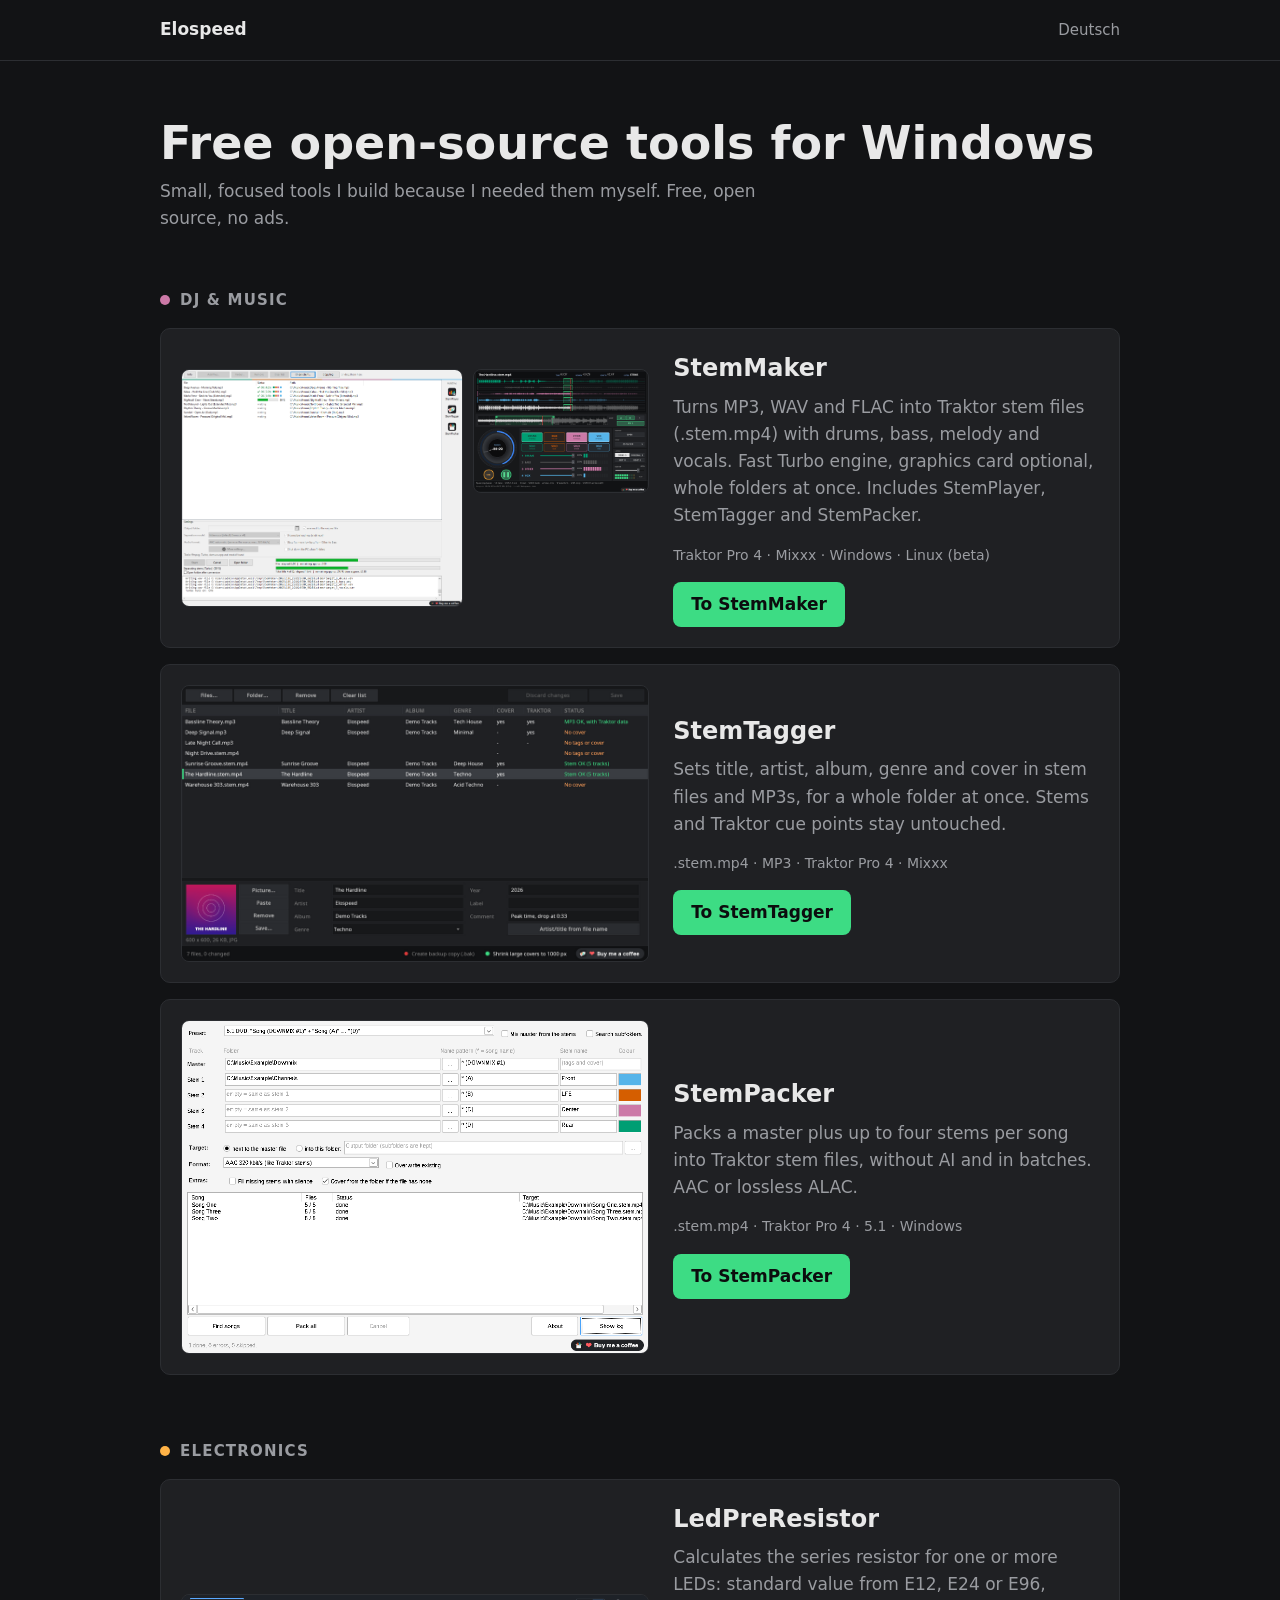
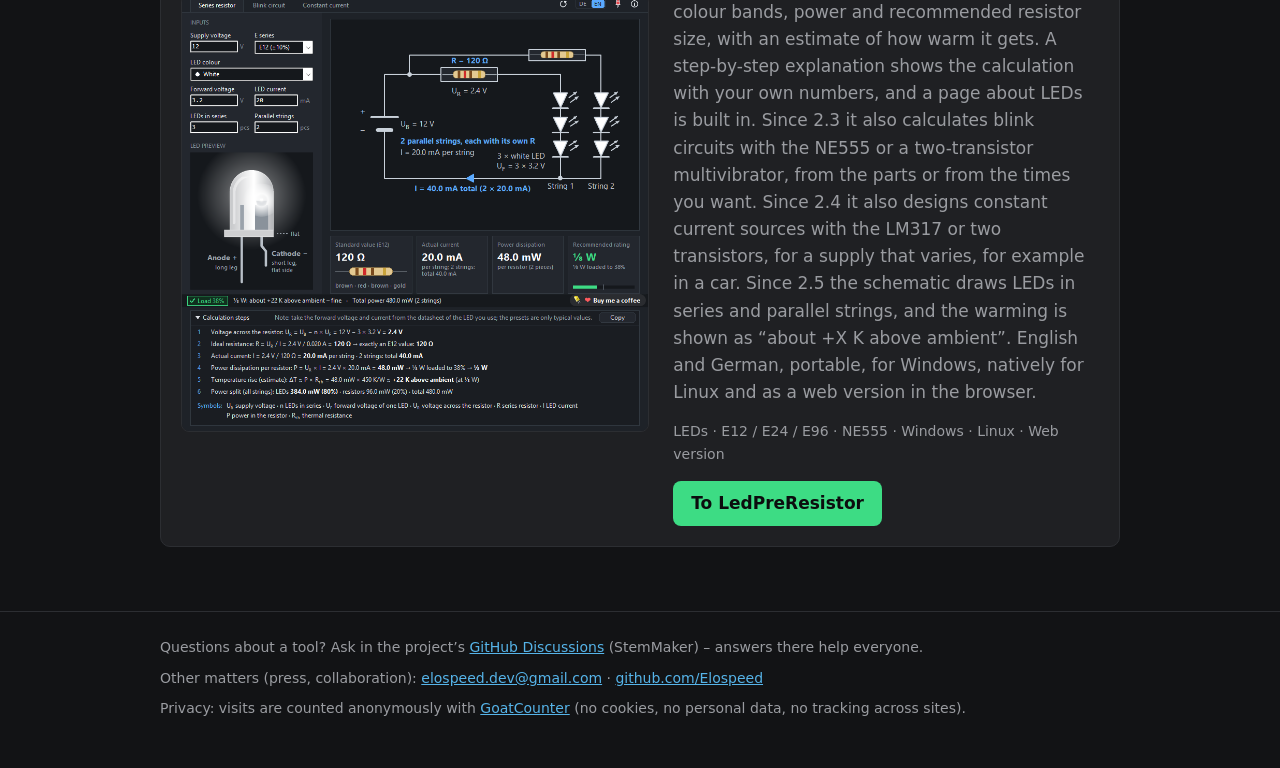
==== commit 76fb4b29: "LedPreResistor: Webversion bei den Plattformen ergänzen" ====
--- a/index.html
+++ b/index.html
@@ -92,8 +92,8 @@
     <a href="https://elospeed.github.io/LedPreResistor/"><img src="img/ledpreresistor.png" alt="LedPreResistor" loading="lazy"></a>
     <div>
       <h3>LedPreResistor</h3>
-      <p>Calculates the series resistor for one or more LEDs: standard value from E12, E24 or E96, colour bands, power and recommended resistor size, with an estimate of how warm it gets. A step-by-step explanation shows the calculation with your own numbers, and a page about LEDs is built in. Since 2.3 it also calculates blink circuits with the NE555 or a two-transistor multivibrator, from the parts or from the times you want. Since 2.4 it also designs constant current sources with the LM317 or two transistors, for a supply that varies, for example in a car. Since 2.5 the schematic draws LEDs in series and parallel strings, and the warming is shown as “about +X K above ambient”. English and German, portable, for Windows and natively for Linux.</p>
-      <div class="tags">LEDs · E12 / E24 / E96 · NE555 · Windows · Linux</div>
+      <p>Calculates the series resistor for one or more LEDs: standard value from E12, E24 or E96, colour bands, power and recommended resistor size, with an estimate of how warm it gets. A step-by-step explanation shows the calculation with your own numbers, and a page about LEDs is built in. Since 2.3 it also calculates blink circuits with the NE555 or a two-transistor multivibrator, from the parts or from the times you want. Since 2.4 it also designs constant current sources with the LM317 or two transistors, for a supply that varies, for example in a car. Since 2.5 the schematic draws LEDs in series and parallel strings, and the warming is shown as “about +X K above ambient”. English and German, portable, for Windows, natively for Linux and as a web version in the browser.</p>
+      <div class="tags">LEDs · E12 / E24 / E96 · NE555 · Windows · Linux · Web version</div>
       <a class="btn" href="https://elospeed.github.io/LedPreResistor/">To LedPreResistor</a>
     </div>
   </div>
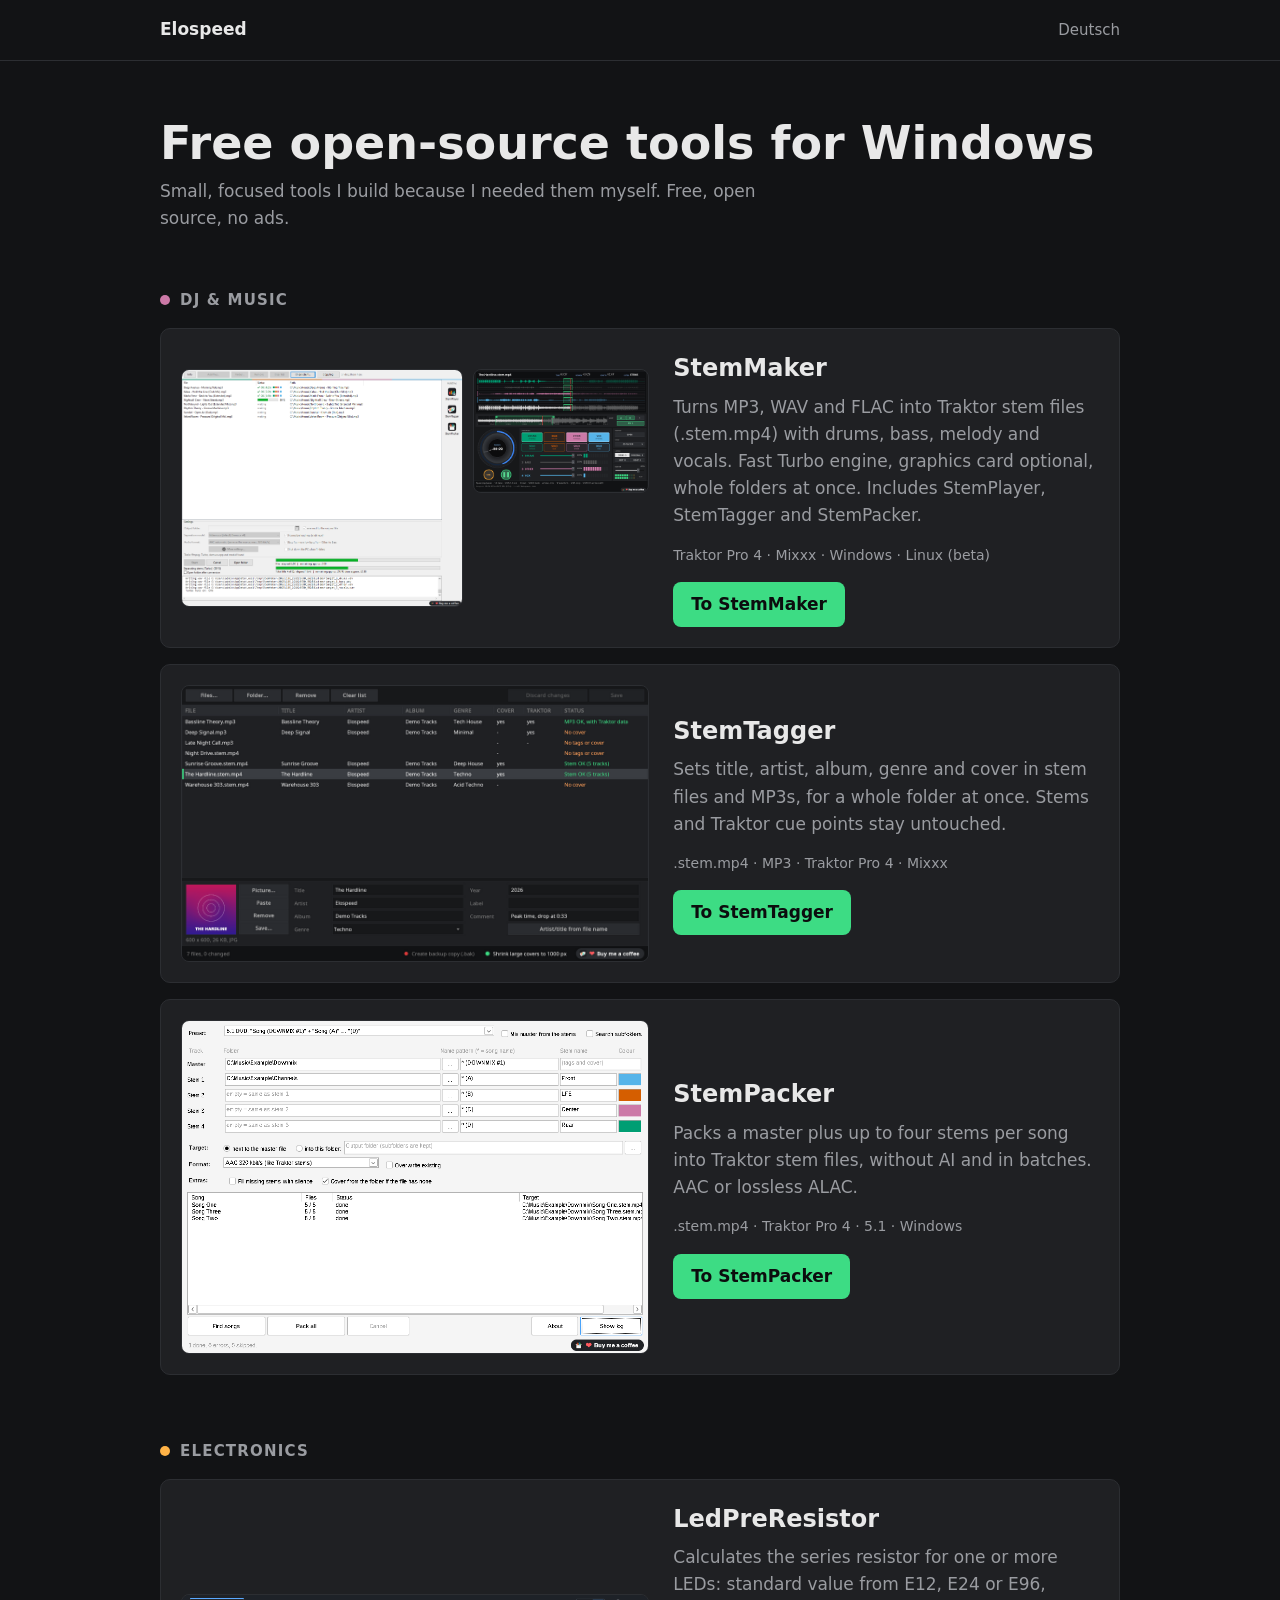
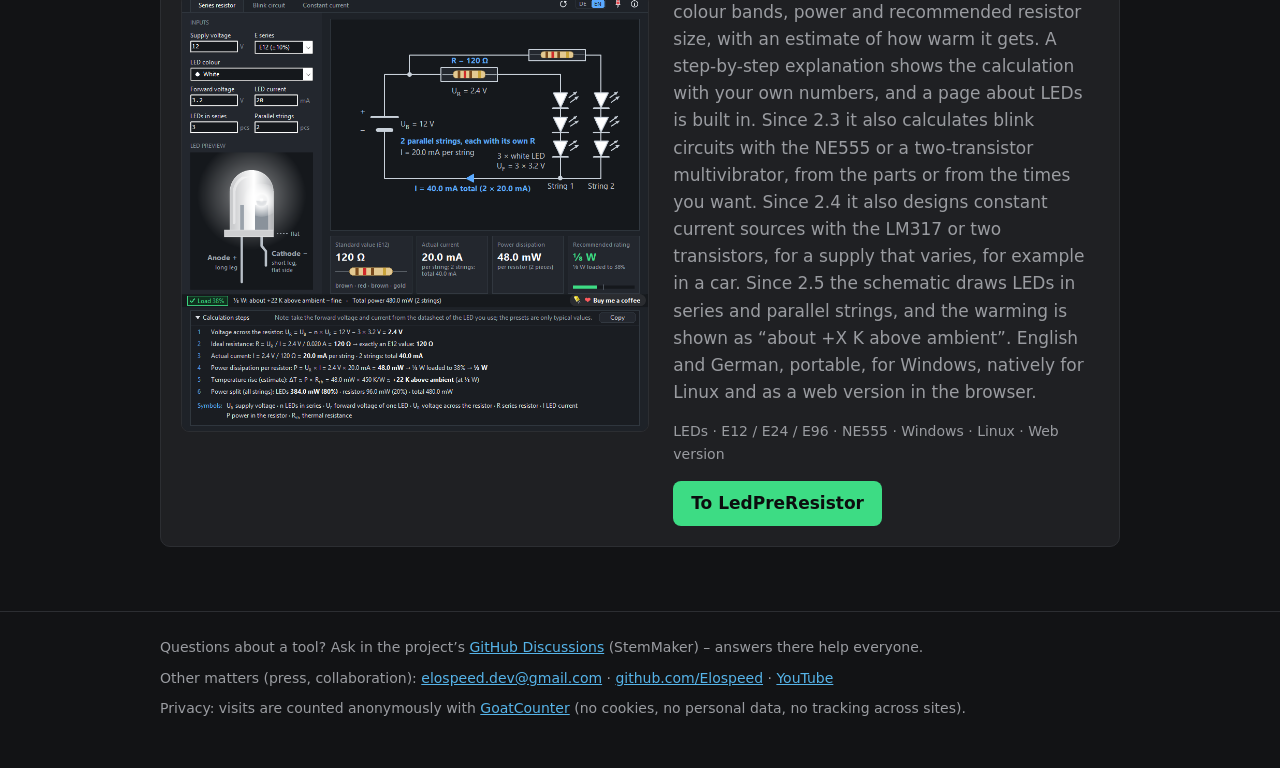
==== commit 6f00d989: "YouTube-Kanal auf der Startseite verlinken" ====
--- a/index.html
+++ b/index.html
@@ -37,7 +37,16 @@
   "@type": "WebSite",
   "name": "Elospeed",
   "alternateName": ["Elospeed Tools", "elospeed.github.io"],
-  "url": "https://elospeed.github.io/"
+  "url": "https://elospeed.github.io/",
+  "publisher": {
+    "@type": "Organization",
+    "name": "Elospeed",
+    "url": "https://elospeed.github.io/",
+    "sameAs": [
+      "https://www.youtube.com/@elospeed",
+      "https://github.com/Elospeed"
+    ]
+  }
 }
 </script>
 </head>
@@ -101,7 +110,7 @@
 
 <footer><div class="wrap">
   <p>Questions about a tool? Ask in the project’s <a href="https://github.com/Elospeed/StemMaker/discussions">GitHub Discussions</a> (StemMaker) – answers there help everyone.</p>
-  <p>Other matters (press, collaboration): <span id="mail">elospeed.dev (at) gmail (dot) com</span> · <a href="https://github.com/Elospeed">github.com/Elospeed</a></p>
+  <p>Other matters (press, collaboration): <span id="mail">elospeed.dev (at) gmail (dot) com</span> · <a href="https://github.com/Elospeed">github.com/Elospeed</a> · <a href="https://www.youtube.com/@elospeed">YouTube</a></p>
   <p>Privacy: visits are counted anonymously with <a href="https://www.goatcounter.com/help/privacy">GoatCounter</a> (no cookies, no personal data, no tracking across sites).</p>
 </div></footer>
 <script>
